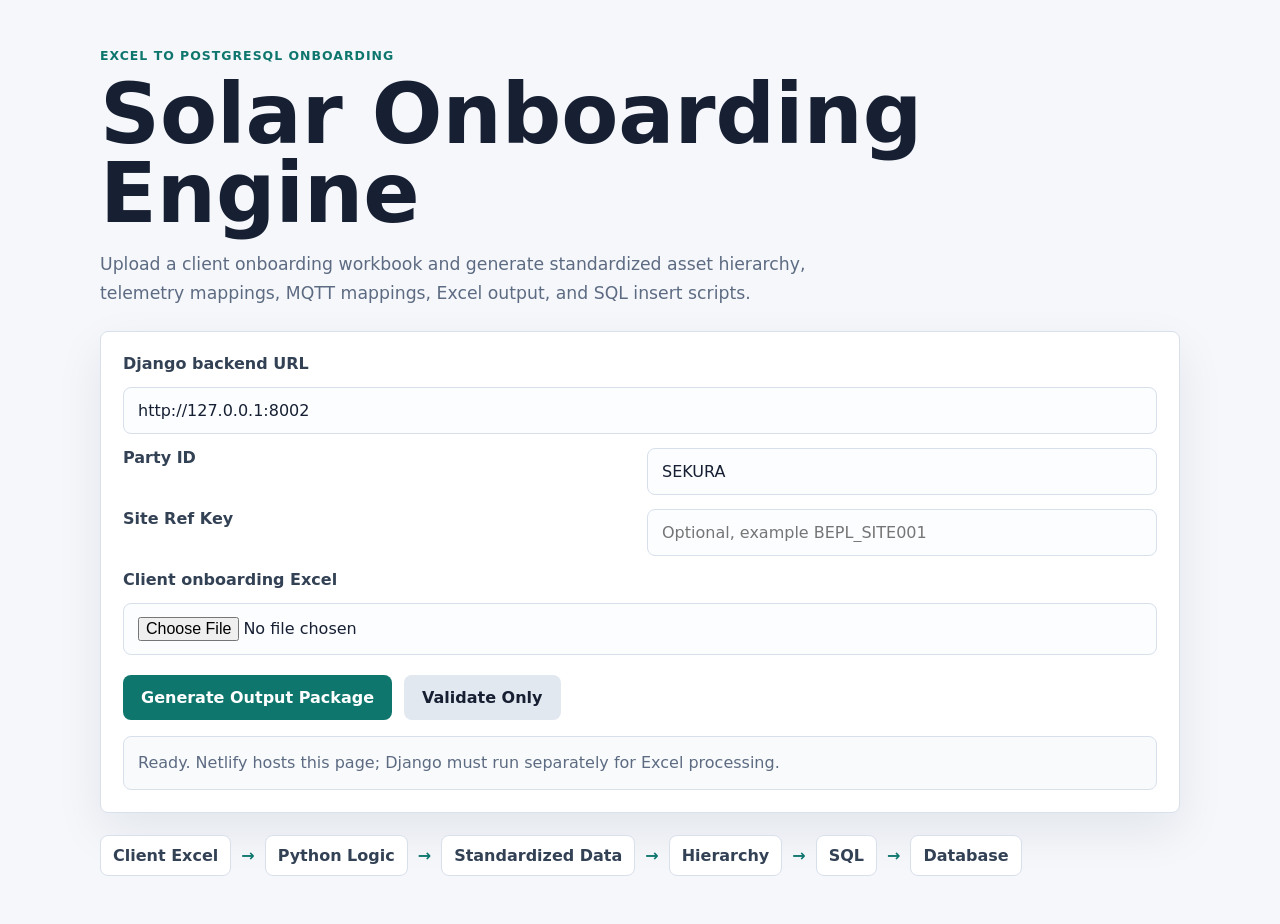
==== index.html @ ea925501 "Add Netlify static frontend" ====
<!DOCTYPE html>
<html lang="en">
<head>
    <meta charset="UTF-8">
    <meta name="viewport" content="width=device-width, initial-scale=1.0">
    <title>Solar Onboarding Engine</title>
    <link rel="stylesheet" href="style.css">
</head>
<body>
    <main class="shell">
        <section class="hero">
            <p class="eyebrow">Excel to PostgreSQL onboarding</p>
            <h1>Solar Onboarding Engine</h1>
            <p class="summary">
                Upload a client onboarding workbook and generate standardized asset hierarchy,
                telemetry mappings, MQTT mappings, Excel output, and SQL insert scripts.
            </p>
        </section>

        <section class="panel">
            <form id="upload-form">
                <label for="backend-url">Django backend URL</label>
                <input id="backend-url" type="url" value="http://127.0.0.1:8002" placeholder="https://your-backend.example.com">

                <label for="party-id">Party ID</label>
                <input id="party-id" type="text" value="SEKURA">

                <label for="site-ref-key">Site Ref Key</label>
                <input id="site-ref-key" type="text" placeholder="Optional, example BEPL_SITE001">

                <label for="file">Client onboarding Excel</label>
                <input id="file" name="file" type="file" accept=".xlsx,.xlsm" required>

                <div class="actions">
                    <button type="submit">Generate Output Package</button>
                    <button type="button" id="validate-btn" class="secondary">Validate Only</button>
                </div>
            </form>

            <div id="status" class="status">
                Ready. Netlify hosts this page; Django must run separately for Excel processing.
            </div>
        </section>

        <section class="flow">
            <div>Client Excel</div>
            <span>→</span>
            <div>Python Logic</div>
            <span>→</span>
            <div>Standardized Data</div>
            <span>→</span>
            <div>Hierarchy</div>
            <span>→</span>
            <div>SQL</div>
            <span>→</span>
            <div>Database</div>
        </section>
    </main>

    <script src="script.js"></script>
</body>
</html>
---- style.css ----
:root {
    --bg: #f5f7fb;
    --text: #172033;
    --muted: #5d6b82;
    --panel: #ffffff;
    --line: #d8e0ec;
    --primary: #0f766e;
    --primary-dark: #115e59;
    --danger: #b91c1c;
    --ok: #166534;
}

* {
    box-sizing: border-box;
}

body {
    margin: 0;
    background: var(--bg);
    color: var(--text);
    font-family: Inter, ui-sans-serif, system-ui, -apple-system, BlinkMacSystemFont, "Segoe UI", sans-serif;
}

.shell {
    width: min(1080px, calc(100% - 32px));
    margin: 0 auto;
    padding: 48px 0;
}

.hero {
    margin-bottom: 24px;
}

.eyebrow {
    color: var(--primary);
    font-weight: 800;
    text-transform: uppercase;
    letter-spacing: 0.08em;
    font-size: 0.78rem;
    margin: 0 0 12px;
}

h1 {
    margin: 0;
    font-size: clamp(2.2rem, 7vw, 5.2rem);
    line-height: 0.95;
    letter-spacing: 0;
}

.summary {
    color: var(--muted);
    max-width: 760px;
    font-size: 1.08rem;
    line-height: 1.65;
}

.panel {
    background: var(--panel);
    border: 1px solid var(--line);
    border-radius: 8px;
    padding: 22px;
    box-shadow: 0 18px 48px rgba(15, 23, 42, 0.08);
}

form {
    display: grid;
    grid-template-columns: repeat(2, minmax(0, 1fr));
    gap: 14px;
}

label {
    font-weight: 700;
    color: #334155;
}

input {
    width: 100%;
    border: 1px solid var(--line);
    border-radius: 8px;
    padding: 13px 14px;
    font: inherit;
    color: var(--text);
    background: #fbfdff;
}

input:focus {
    outline: 2px solid rgba(15, 118, 110, 0.18);
    border-color: var(--primary);
}

label:nth-of-type(1),
label:nth-of-type(4),
#backend-url,
#file,
.actions {
    grid-column: 1 / -1;
}

.actions {
    display: flex;
    gap: 12px;
    flex-wrap: wrap;
    margin-top: 6px;
}

button {
    border: 0;
    border-radius: 8px;
    padding: 13px 18px;
    background: var(--primary);
    color: #fff;
    font: inherit;
    font-weight: 800;
    cursor: pointer;
}

button:hover {
    background: var(--primary-dark);
}

button.secondary {
    background: #e2e8f0;
    color: #172033;
}

button.secondary:hover {
    background: #cbd5e1;
}

.status {
    margin-top: 16px;
    padding: 14px;
    border-radius: 8px;
    background: #f8fafc;
    border: 1px solid var(--line);
    color: var(--muted);
    line-height: 1.5;
}

.status.error {
    color: var(--danger);
    background: #fef2f2;
    border-color: #fecaca;
}

.status.ok {
    color: var(--ok);
    background: #f0fdf4;
    border-color: #bbf7d0;
}

.flow {
    display: flex;
    flex-wrap: wrap;
    gap: 10px;
    align-items: center;
    margin-top: 22px;
    color: var(--muted);
}

.flow div {
    border: 1px solid var(--line);
    background: #fff;
    border-radius: 8px;
    padding: 10px 12px;
    color: #334155;
    font-weight: 700;
}

.flow span {
    color: var(--primary);
    font-weight: 900;
}

@media (max-width: 720px) {
    form {
        grid-template-columns: 1fr;
    }

    label,
    input,
    .actions {
        grid-column: 1 / -1;
    }
}
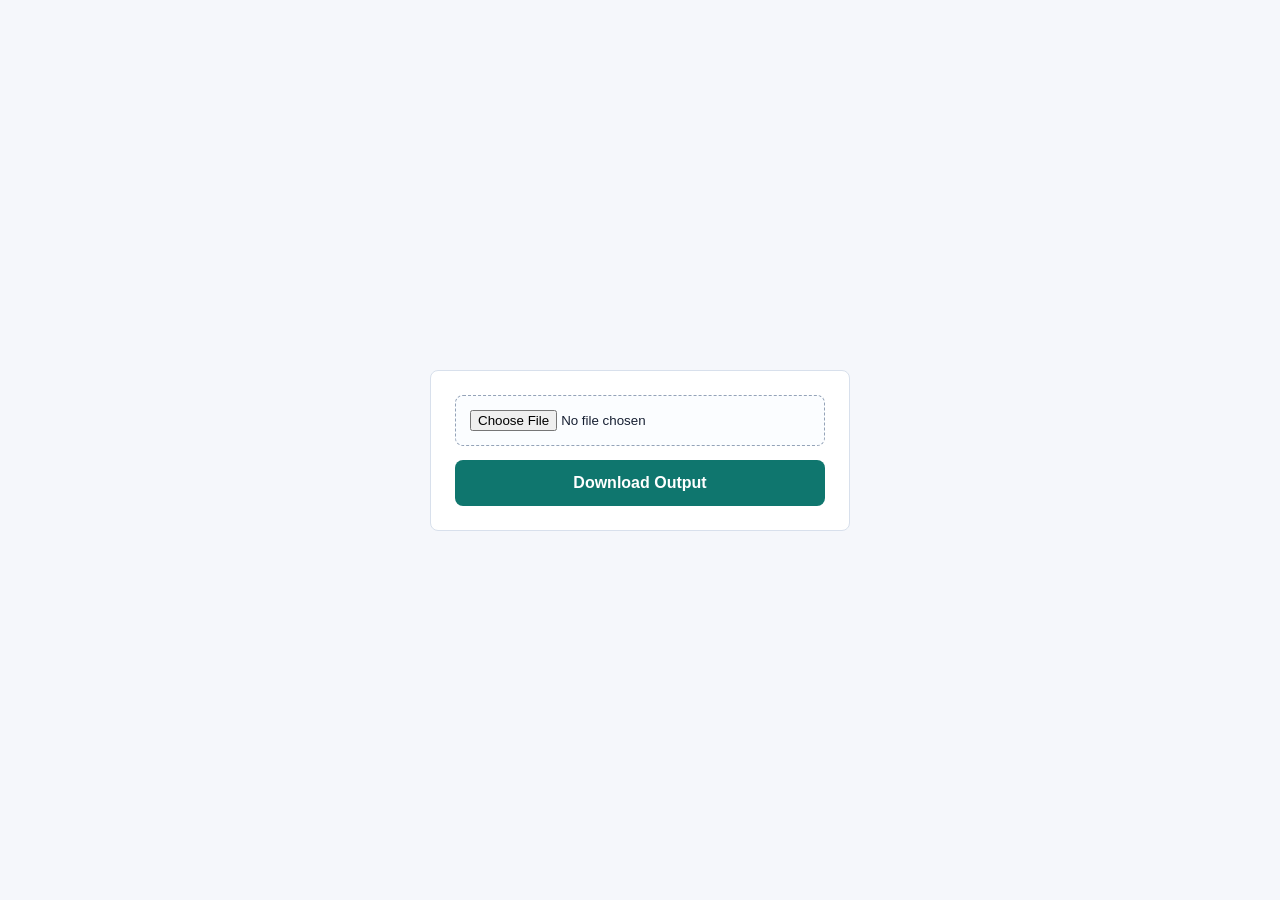
==== commit 9d354ded: "Simplify upload interface" ====
--- a/index.html
+++ b/index.html
@@ -3,58 +3,21 @@
 <head>
     <meta charset="UTF-8">
     <meta name="viewport" content="width=device-width, initial-scale=1.0">
-    <title>Solar Onboarding Engine</title>
+    <title>Onboarding Output</title>
     <link rel="stylesheet" href="style.css">
 </head>
 <body>
-    <main class="shell">
-        <section class="hero">
-            <p class="eyebrow">Excel to PostgreSQL onboarding</p>
-            <h1>Solar Onboarding Engine</h1>
-            <p class="summary">
-                Upload a client onboarding workbook and generate standardized asset hierarchy,
-                telemetry mappings, MQTT mappings, Excel output, and SQL insert scripts.
-            </p>
-        </section>
+    <main class="box">
+        <form id="upload-form">
+            <input id="backend-url" type="hidden" value="http://127.0.0.1:8002">
+            <input id="party-id" type="hidden" value="SEKURA">
+            <input id="site-ref-key" type="hidden" value="">
 
-        <section class="panel">
-            <form id="upload-form">
-                <label for="backend-url">Django backend URL</label>
-                <input id="backend-url" type="url" value="http://127.0.0.1:8002" placeholder="https://your-backend.example.com">
+            <input id="file" name="file" type="file" accept=".xlsx,.xlsm" required>
+            <button type="submit">Download Output</button>
+        </form>
 
-                <label for="party-id">Party ID</label>
-                <input id="party-id" type="text" value="SEKURA">
-
-                <label for="site-ref-key">Site Ref Key</label>
-                <input id="site-ref-key" type="text" placeholder="Optional, example BEPL_SITE001">
-
-                <label for="file">Client onboarding Excel</label>
-                <input id="file" name="file" type="file" accept=".xlsx,.xlsm" required>
-
-                <div class="actions">
-                    <button type="submit">Generate Output Package</button>
-                    <button type="button" id="validate-btn" class="secondary">Validate Only</button>
-                </div>
-            </form>
-
-            <div id="status" class="status">
-                Ready. Netlify hosts this page; Django must run separately for Excel processing.
-            </div>
-        </section>
-
-        <section class="flow">
-            <div>Client Excel</div>
-            <span>→</span>
-            <div>Python Logic</div>
-            <span>→</span>
-            <div>Standardized Data</div>
-            <span>→</span>
-            <div>Hierarchy</div>
-            <span>→</span>
-            <div>SQL</div>
-            <span>→</span>
-            <div>Database</div>
-        </section>
+        <div id="status" class="status" hidden></div>
     </main>
 
     <script src="script.js"></script>
--- a/style.css
+++ b/style.css
@@ -1,185 +1,67 @@
-:root {
-    --bg: #f5f7fb;
-    --text: #172033;
-    --muted: #5d6b82;
-    --panel: #ffffff;
-    --line: #d8e0ec;
-    --primary: #0f766e;
-    --primary-dark: #115e59;
-    --danger: #b91c1c;
-    --ok: #166534;
-}
-
 * {
     box-sizing: border-box;
 }
 
 body {
     margin: 0;
-    background: var(--bg);
-    color: var(--text);
-    font-family: Inter, ui-sans-serif, system-ui, -apple-system, BlinkMacSystemFont, "Segoe UI", sans-serif;
+    min-height: 100vh;
+    display: grid;
+    place-items: center;
+    background: #f5f7fb;
+    color: #172033;
+    font-family: Arial, sans-serif;
 }
 
-.shell {
-    width: min(1080px, calc(100% - 32px));
-    margin: 0 auto;
-    padding: 48px 0;
-}
-
-.hero {
-    margin-bottom: 24px;
-}
-
-.eyebrow {
-    color: var(--primary);
-    font-weight: 800;
-    text-transform: uppercase;
-    letter-spacing: 0.08em;
-    font-size: 0.78rem;
-    margin: 0 0 12px;
-}
-
-h1 {
-    margin: 0;
-    font-size: clamp(2.2rem, 7vw, 5.2rem);
-    line-height: 0.95;
-    letter-spacing: 0;
-}
-
-.summary {
-    color: var(--muted);
-    max-width: 760px;
-    font-size: 1.08rem;
-    line-height: 1.65;
-}
-
-.panel {
-    background: var(--panel);
-    border: 1px solid var(--line);
+.box {
+    width: min(420px, calc(100% - 32px));
+    padding: 24px;
+    background: #ffffff;
+    border: 1px solid #d8e0ec;
     border-radius: 8px;
-    padding: 22px;
-    box-shadow: 0 18px 48px rgba(15, 23, 42, 0.08);
 }
 
 form {
     display: grid;
-    grid-template-columns: repeat(2, minmax(0, 1fr));
     gap: 14px;
 }
 
-label {
-    font-weight: 700;
-    color: #334155;
-}
-
-input {
+input[type="file"] {
     width: 100%;
-    border: 1px solid var(--line);
+    padding: 14px;
+    border: 1px dashed #94a3b8;
     border-radius: 8px;
-    padding: 13px 14px;
-    font: inherit;
-    color: var(--text);
     background: #fbfdff;
-}
-
-input:focus {
-    outline: 2px solid rgba(15, 118, 110, 0.18);
-    border-color: var(--primary);
-}
-
-label:nth-of-type(1),
-label:nth-of-type(4),
-#backend-url,
-#file,
-.actions {
-    grid-column: 1 / -1;
-}
-
-.actions {
-    display: flex;
-    gap: 12px;
-    flex-wrap: wrap;
-    margin-top: 6px;
 }
 
 button {
     border: 0;
     border-radius: 8px;
-    padding: 13px 18px;
-    background: var(--primary);
-    color: #fff;
+    padding: 14px 18px;
+    background: #0f766e;
+    color: #ffffff;
     font: inherit;
-    font-weight: 800;
+    font-weight: 700;
     cursor: pointer;
 }
 
-button:hover {
-    background: var(--primary-dark);
-}
-
-button.secondary {
-    background: #e2e8f0;
-    color: #172033;
-}
-
-button.secondary:hover {
-    background: #cbd5e1;
+button:disabled {
+    cursor: wait;
+    opacity: 0.7;
 }
 
 .status {
-    margin-top: 16px;
-    padding: 14px;
+    margin-top: 14px;
+    padding: 12px;
     border-radius: 8px;
-    background: #f8fafc;
-    border: 1px solid var(--line);
-    color: var(--muted);
-    line-height: 1.5;
+    font-size: 14px;
 }
 
 .status.error {
-    color: var(--danger);
+    color: #991b1b;
     background: #fef2f2;
-    border-color: #fecaca;
 }
 
 .status.ok {
-    color: var(--ok);
+    color: #166534;
     background: #f0fdf4;
-    border-color: #bbf7d0;
 }
-
-.flow {
-    display: flex;
-    flex-wrap: wrap;
-    gap: 10px;
-    align-items: center;
-    margin-top: 22px;
-    color: var(--muted);
-}
-
-.flow div {
-    border: 1px solid var(--line);
-    background: #fff;
-    border-radius: 8px;
-    padding: 10px 12px;
-    color: #334155;
-    font-weight: 700;
-}
-
-.flow span {
-    color: var(--primary);
-    font-weight: 900;
-}
-
-@media (max-width: 720px) {
-    form {
-        grid-template-columns: 1fr;
-    }
-
-    label,
-    input,
-    .actions {
-        grid-column: 1 / -1;
-    }
-}
